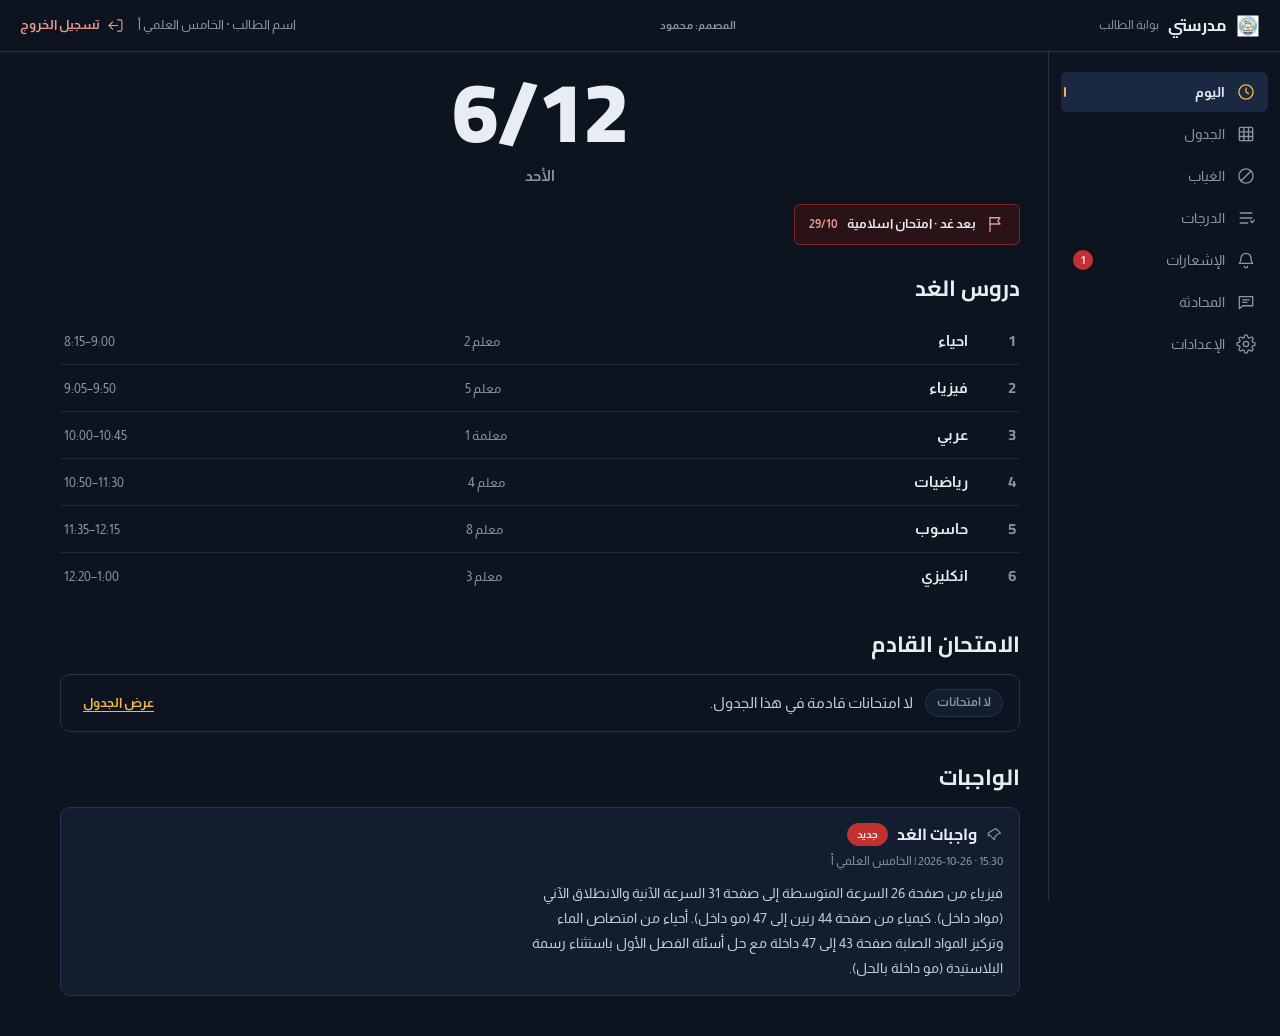
==== index.html @ c9718d23 "Add orbit spin and perimeter sweep animation to theme cards" ====
<!DOCTYPE html>
<html lang="ar" dir="rtl">
<head>
    <meta charset="UTF-8">
    <meta name="viewport" content="width=device-width, initial-scale=1.0, viewport-fit=cover">
    <meta name="theme-color" content="#0D1420">
    <title>بوابة الطالب — مدرستي</title>

    <!-- PWA -->
    <meta name="mobile-web-app-capable" content="yes">
    <meta name="apple-mobile-web-app-capable" content="yes">
    <meta name="apple-mobile-web-app-status-bar-style" content="black-translucent">
    <meta name="apple-mobile-web-app-title" content="مدرستي">
    <link rel="icon" type="image/png" sizes="32x32" href="./images/icon-32.png">
    <link rel="apple-touch-icon" href="./images/icon-192.png">
    <link rel="manifest" href="./manifest.webmanifest">

    <!-- Type: Cairo (display) + Almarai (UI) -->
    <link rel="preconnect" href="https://fonts.googleapis.com">
    <link rel="preconnect" href="https://fonts.gstatic.com" crossorigin>
    <link href="https://fonts.googleapis.com/css2?family=Almarai:wght@400;700&family=Cairo:wght@700;900&display=swap" rel="stylesheet">

    <link rel="stylesheet" href="./css/app.css">
</head>
<body>

    <!-- Icon system: one stroke weight, 24 grid -->
    <svg xmlns="http://www.w3.org/2000/svg" style="display:none" aria-hidden="true">
        <symbol id="i-clock" viewBox="0 0 24 24"><circle cx="12" cy="12" r="8.5"/><path d="M12 7.5V12l3 2"/></symbol>
        <symbol id="i-grid" viewBox="0 0 24 24"><rect x="4" y="4" width="16" height="16" rx="1.5"/><path d="M4 9.5h16M4 15h16M9.5 4v16M15 4v16"/></symbol>
        <symbol id="i-absence" viewBox="0 0 24 24"><circle cx="12" cy="12" r="8.5"/><path d="M6 18 18 6"/></symbol>
        <symbol id="i-grades" viewBox="0 0 24 24"><path d="M5 6h14M5 12h14M5 18h9"/><path d="m17.5 15.5 2 2 2.5-3"/></symbol>
        <symbol id="i-bell" viewBox="0 0 24 24"><path d="M6 10a6 6 0 0 1 12 0c0 4 1.5 5.5 2 6H4c.5-.5 2-2 2-6Z"/><path d="M10 19.5a2 2 0 0 0 4 0"/></symbol>
        <symbol id="i-chat" viewBox="0 0 24 24"><path d="M4 5.5h16v11H8l-4 3.5v-14.5Z"/><path d="M8 9.5h8M8 12.5h5"/></symbol>
        <symbol id="i-gear" viewBox="0 0 24 24"><circle cx="12" cy="12" r="3.2"/><path d="M19.4 15a1.7 1.7 0 0 0 .34 1.87l.06.06a2 2 0 1 1-2.83 2.83l-.06-.06a1.7 1.7 0 0 0-1.87-.34 1.7 1.7 0 0 0-1 1.55V21a2 2 0 1 1-4 0v-.09a1.7 1.7 0 0 0-1-1.55 1.7 1.7 0 0 0-1.87.34l-.06.06a2 2 0 1 1-2.83-2.83l.06-.06a1.7 1.7 0 0 0 .34-1.87 1.7 1.7 0 0 0-1.55-1H3a2 2 0 1 1 0-4h.09a1.7 1.7 0 0 0 1.55-1 1.7 1.7 0 0 0-.34-1.87l-.06-.06a2 2 0 1 1 2.83-2.83l.06.06a1.7 1.7 0 0 0 1.87.34h.09a1.7 1.7 0 0 0 1-1.55V3a2 2 0 1 1 4 0v.09a1.7 1.7 0 0 0 1 1.55h.09a1.7 1.7 0 0 0 1.87-.34l.06-.06a2 2 0 1 1 2.83 2.83l-.06.06a1.7 1.7 0 0 0-.34 1.87v.09a1.7 1.7 0 0 0 1.55 1H21a2 2 0 1 1 0 4h-.09a1.7 1.7 0 0 0-1.51 1Z"/></symbol>
        <symbol id="i-pin" viewBox="0 0 24 24"><path d="M14 3.5 20.5 10 17 11l-4.5 4.5L12 19.5 9.5 17 5 12.5 3.5 14 3 10Z"/></symbol>
        <symbol id="i-flag" viewBox="0 0 24 24"><path d="M6 21V4"/><path d="M6 4.5h12l-2.5 4L18 12H6"/></symbol>
        <symbol id="i-close" viewBox="0 0 24 24"><path d="M6 6l12 12M18 6 6 18"/></symbol>
        <symbol id="i-send" viewBox="0 0 24 24"><path d="M20 4 10.5 13.5M20 4l-6 16-3.5-7L4 9.5 20 4Z"/></symbol>
        <symbol id="i-image" viewBox="0 0 24 24"><rect x="4" y="6" width="16" height="12" rx="2.5"/><circle cx="9" cy="10.8" r="1.6"/><path d="m5.5 16.5 4-3.5 3 2.5 2.5-2 3.5 3"/></symbol>
        <symbol id="i-exit" viewBox="0 0 24 24"><path d="M15 20h4a2 2 0 0 0 2-2V6a2 2 0 0 0-2-2h-4"/><path d="M8 7 3 12l5 5"/><path d="M3 12h12"/></symbol>
        <symbol id="i-list" viewBox="0 0 24 24"><path d="M8 6.5h12M8 12h12M8 17.5h12"/><path d="M4 6.5h.5M4 12h.5M4 17.5h.5"/></symbol>
    </svg>

    <a class="skip-link" href="#main">تخطي إلى المحتوى</a>

    <header class="topbar">
        <div class="topbar-brand">
            <img src="./images/icon-32.png" alt="" width="24" height="24">
            <strong>مدرستي</strong>
            <span>بوابة الطالب</span>
        </div>
        <div class="topbar-credit">المصمم: محمود</div>
        <div class="topbar-user">
            <span>اسم الطالب · الخامس العلمي أ</span>
            <a href="#" id="logout-link" class="topbar-logout">
                <svg class="ic"><use href="#i-exit"/></svg>
                <span>تسجيل الخروج</span>
            </a>
        </div>
    </header>

    <div class="shell">
        <!-- Desktop navigation rail -->
        <nav class="rail" aria-label="لوحات البوابة">
            <button class="rail-item is-active" data-goto="panel-today">
                <svg class="ic"><use href="#i-clock"/></svg><span>اليوم</span>
            </button>
            <button class="rail-item" data-goto="panel-schedule">
                <svg class="ic"><use href="#i-grid"/></svg><span>الجدول</span>
            </button>
            <button class="rail-item" data-goto="panel-absence">
                <svg class="ic"><use href="#i-absence"/></svg><span>الغياب</span>
            </button>
            <button class="rail-item" data-goto="panel-grades">
                <svg class="ic"><use href="#i-grades"/></svg><span>الدرجات</span>
            </button>
            <button class="rail-item" data-goto="panel-notifications">
                <svg class="ic"><use href="#i-bell"/></svg><span>الإشعارات</span>
                <em class="count" data-unread-count>1</em>
            </button>
            <button class="rail-item" data-goto="panel-chat">
                <svg class="ic"><use href="#i-chat"/></svg><span>المحادثة</span>
            </button>
            <button class="rail-item" data-goto="panel-settings">
                <svg class="ic"><use href="#i-gear"/></svg><span>الإعدادات</span>
            </button>
        </nav>

        <main class="stage" id="main">
          <!-- Signature zone: the day, told by its head — the number and the exam flag -->
          <header class="academic-header" id="academic-header">
              <section class="dayhead" aria-label="حالة اليوم">
                  <div class="dayhead-date">
                      <span class="date-num">27/10</span>
                      <span class="date-meta">الثلاثاء</span>
                  </div>
              </section>
              <!-- Exam flag: the day's attention line (ruler band removed, live a8680017) -->
              <div class="ruler-flag ruler-flag-compact" data-goto="panel-schedule" data-subtab="exams" role="button" tabindex="0" aria-label="بعد غد امتحان اسلامية 29/10">
                  <svg class="ic"><use href="#i-flag"/></svg>
                  <span class="ruler-flag-text">بعد غد · امتحان اسلامية</span>
                  <span class="ruler-flag-date" dir="ltr">29/10</span>
              </div>
          </header>

          <div class="panels-viewport" id="panels-viewport">
          <!-- ===== Panel: today ===== -->
          <section class="panel is-active" id="panel-today">
              <h2>دروس الأحد</h2>
              <div class="classlist">
                  <div class="crow"><span class="c-no">1</span><span class="c-subject">عربي</span><span class="c-teacher">معلمة 1</span><span class="c-time" dir="ltr">8:15–9:00</span></div>
                  <div class="crow"><span class="c-no">2</span><span class="c-subject">انكليزي</span><span class="c-teacher">معلم 3</span><span class="c-time" dir="ltr">9:05–9:50</span></div>
                  <div class="crow"><span class="c-no">3</span><span class="c-subject">رياضيات</span><span class="c-teacher">معلم 4</span><span class="c-time" dir="ltr">10:00–10:45</span></div>
                  <div class="crow"><span class="c-no">4</span><span class="c-subject">احياء</span><span class="c-teacher">معلم 2</span><span class="c-time" dir="ltr">10:50–11:30</span></div>
                  <div class="crow"><span class="c-no">5</span><span class="c-subject">رياضة</span><span class="c-teacher">معلم 6</span><span class="c-time" dir="ltr">11:35–12:15</span></div>
                  <div class="crow"><span class="c-no">6</span><span class="c-subject">اسلامية</span><span class="c-teacher">معلمة 7</span><span class="c-time" dir="ltr">12:20–1:00</span></div>
              </div>
              <h2>الامتحان القادم</h2>
              <div class="examline">
                  <span class="chip chip-red">بعد غد</span>
                  <span class="examline-text">اسلامية الوحدة الأولى · الخميس 29/10 · امتحان الشهر الأول</span>
                  <button type="button" class="linkbtn" data-goto="panel-schedule" data-subtab="exams">عرض الجدول</button>
              </div>
              <h2>الواجبات</h2>
              <article class="note is-pinned is-unread">
                  <div class="note-head">
                      <svg class="ic"><use href="#i-pin"/></svg>
                      <span class="note-title">واجبات الغد</span>
                      <em class="chip chip-red chip-sm">جديد</em>
                  </div>
                  <div class="note-meta"><span dir="ltr">2026-10-26 · 15:30</span> | الخامس العلمي أ</div>
                  <p class="note-body">فيزياء من صفحة 26 السرعة المتوسطة إلى صفحة 31 السرعة الآنية والانطلاق الآني (مواد داخل). كيمياء من صفحة 44 رنين إلى 47 (مو داخل). أحياء من امتصاص الماء وتركيز المواد الصلبة صفحة 43 إلى 47 داخلة مع حل أسئلة الفصل الأول باستثناء رسمة البلاستيدة (مو داخلة بالحل).</p>
              </article>
          </section>
          <!-- ===== Panel: schedule ===== -->
          <section class="panel" id="panel-schedule" hidden>
              <div class="subtabs" role="tablist" aria-label="أقسام الجدول">
                  <button type="button" class="subtab is-active" data-subtab="weekly" role="tab" id="subtab-weekly" aria-selected="true">جدول الدروس</button>
                  <button type="button" class="subtab" data-subtab="exams" role="tab" id="subtab-exams" aria-selected="false" tabindex="-1">الامتحانات</button>
              </div>
              <div class="subview is-active" id="subview-weekly">
                  <h2>الجدول</h2>
                  <div class="gridtable-wrap">
                      <table class="gridtable">
                          <thead>
                              <tr>
                                  <th class="col-period">الدرس</th>
                                  <th>الأحد</th><th>الإثنين</th><th>الثلاثاء</th><th>الأربعاء</th><th>الخميس</th>
                              </tr>
                          </thead>
                          <tbody>
                              <tr><th class="col-period"><span>1</span><small dir="ltr">8:15–9:00</small></th>
                                  <td><strong>عربي</strong><small>معلمة 1</small></td>
                                  <td><strong>احياء</strong><small>معلم 2</small></td>
                                  <td><strong>انكليزي</strong><small>معلم 3</small></td>
                                  <td><strong>رياضيات</strong><small>معلم 4</small></td>
                                  <td><strong>فنية</strong></td>
                              </tr>
                              <tr><th class="col-period"><span>2</span><small dir="ltr">9:05–9:50</small></th>
                                  <td><strong>انكليزي</strong><small>معلم 3</small></td>
                                  <td><strong>فيزياء</strong><small>معلم 5</small></td>
                                  <td><strong>رياضة</strong><small>معلم 6</small></td>
                                  <td><strong>احياء</strong><small>معلم 2</small></td>
                                  <td><strong>اسلامية</strong><small>معلمة 7</small></td>
                              </tr>
                              <tr><th class="col-period"><span>3</span><small dir="ltr">10:00–10:45</small></th>
                                  <td><strong>رياضيات</strong><small>معلم 4</small></td>
                                  <td><strong>عربي</strong><small>معلمة 1</small></td>
                                  <td><strong>فيزياء</strong><small>معلم 5</small></td>
                                  <td><strong>عربي</strong><small>معلمة 1</small></td>
                                  <td><strong>انكليزي</strong><small>معلم 3</small></td>
                              </tr>
                              <tr><th class="col-period"><span>4</span><small dir="ltr">10:50–11:30</small></th>
                                  <td><strong>احياء</strong><small>معلم 2</small></td>
                                  <td><strong>رياضيات</strong><small>معلم 4</small></td>
                                  <td><strong>رياضيات</strong><small>معلم 4</small></td>
                                  <td><strong>فيزياء</strong><small>معلم 5</small></td>
                                  <td><strong>رياضيات</strong><small>معلم 4</small></td>
                              </tr>
                              <tr><th class="col-period"><span>5</span><small dir="ltr">11:35–12:15</small></th>
                                  <td><strong>رياضة</strong><small>معلم 6</small></td>
                                  <td><strong>حاسوب</strong><small>معلم 8</small></td>
                                  <td><strong>كيمياء</strong><small>معلم 9</small></td>
                                  <td><strong>انكليزي</strong><small>معلم 3</small></td>
                                  <td><strong>كيمياء</strong><small>معلم 9</small></td>
                              </tr>
                              <tr><th class="col-period"><span>6</span><small dir="ltr">12:20–1:00</small></th>
                                  <td><strong>اسلامية</strong><small>معلمة 7</small></td>
                                  <td><strong>انكليزي</strong><small>معلم 3</small></td>
                                  <td><strong>حاسوب</strong><small>معلم 8</small></td>
                                  <td><strong>كيمياء</strong><small>معلم 9</small></td>
                                  <td><strong>عربي</strong><small>معلمة 1</small></td>
                              </tr>
                          </tbody>
                      </table>
                  </div>
              </div>
              <div class="subview" id="subview-exams" hidden>
                  <h2>امتحان الشهر الأول</h2>
                  <div class="exam-summary"><span class="chip">المواد: 1</span><span class="chip chip-red">القادم: اسلامية الوحدة الأولى · 29/10</span></div>
                  <table class="examtable">
                      <thead><tr><th>المادة</th><th>التاريخ</th><th>الحالة</th></tr></thead>
                      <tbody>
                          <tr class="is-upcoming">
                              <td>اسلامية الوحدة الأولى</td>
                              <td><span>الخميس</span> <span dir="ltr">29/10/2026</span></td>
                              <td><span class="chip chip-red">بعد غد</span></td>
                          </tr>
                      </tbody>
                  </table>
              </div>
          </section>
          <!-- ===== Panel: absence ===== -->
          <section class="panel" id="panel-absence" hidden>
              <h2>ملخص الغياب</h2>
              <dl class="statline">
                  <div><dt>أيام الغياب</dt><dd><span class="dot dot-red"></span>1</dd></div>
                  <div><dt>دروس متفرقة</dt><dd><span class="dot dot-red"></span>1</dd></div>
                  <div><dt>الإجازات (أيام، دروس)</dt><dd><span class="dot dot-muted"></span>لا يوجد</dd></div>
                  <div><dt>دروس إذن</dt><dd><span class="dot dot-muted"></span>0</dd></div>
              </dl>
              <h3>سجل الغياب · أكتوبر 2026 <span class="total-chip">يومين</span></h3>
              <section class="dayblock" aria-label="الأربعاء 21 أكتوبر 2026">
                  <div class="dayblock-head">
                      <span class="dayblock-date"><strong>الأربعاء</strong> 21 أكتوبر 2026</span>
                      <span class="chip chip-red">غياب كامل</span>
                  </div>
                  <div class="periodlist">
                      <div class="prow"><span>الدرس 1</span><span class="p-subject">رياضيات</span><span class="p-teacher">معلم 4</span><span class="p-time" dir="ltr">8:15–9:00</span><span class="p-state">غائب</span></div>
                      <div class="prow"><span>الدرس 2</span><span class="p-subject">احياء</span><span class="p-teacher">معلم 2</span><span class="p-time" dir="ltr">9:05–9:50</span><span class="p-state">غائب</span></div>
                      <div class="prow"><span>الدرس 3</span><span class="p-subject">عربي</span><span class="p-teacher">معلمة 1</span><span class="p-time" dir="ltr">10:00–10:45</span><span class="p-state">غائب</span></div>
                      <div class="prow"><span>الدرس 4</span><span class="p-subject">فيزياء</span><span class="p-teacher">معلم 5</span><span class="p-time" dir="ltr">10:50–11:30</span><span class="p-state">غائب</span></div>
                      <div class="prow"><span>الدرس 5</span><span class="p-subject">انكليزي</span><span class="p-teacher">معلم 3</span><span class="p-time" dir="ltr">11:35–12:15</span><span class="p-state">غائب</span></div>
                      <div class="prow"><span>الدرس 6</span><span class="p-subject">كيمياء</span><span class="p-teacher">معلم 9</span><span class="p-time" dir="ltr">12:20–1:00</span><span class="p-state">غائب</span></div>
                  </div>
              </section>
              <section class="dayblock" aria-label="الثلاثاء 13 أكتوبر 2026">
                  <div class="dayblock-head">
                      <span class="dayblock-date"><strong>الثلاثاء</strong> 13 أكتوبر 2026</span>
                      <span class="chip chip-red">غياب جزئي</span>
                  </div>
                  <div class="periodlist">
                      <div class="prow"><span>الدرس 3</span><span class="p-subject">فيزياء</span><span class="p-teacher">معلم 5</span><span class="p-time" dir="ltr">10:00–10:45</span><span class="p-state">غائب</span></div>
                  </div>
              </section>
          </section>
          <!-- ===== Panel: grades ===== -->
          <section class="panel" id="panel-grades" hidden>
              <h2>الدرجات المعلنة</h2>
              <div class="empty">
                  <svg class="ic ic-lg"><use href="#i-list"/></svg>
                  <p>لا توجد درجات معلنة حاليًا.</p>
                  <p class="empty-sub">تظهر نتائج الامتحانات والاختبارات هنا فور إعلانها من المدرسة.</p>
              </div>
          </section>
          <!-- ===== Panel: notifications ===== -->
          <section class="panel" id="panel-notifications" hidden>
              <div class="panel-head">
                  <h2>الإشعارات</h2>
                  <button type="button" class="btn btn-ghost" id="mark-all-read" data-action="mark-read">تحديد الكل كمقروء</button>
              </div>
              <article class="note is-pinned is-unread" data-nid="279">
                  <div class="note-head">
                      <svg class="ic"><use href="#i-pin"/></svg>
                      <span class="note-title">واجبات الغد</span>
                      <em class="chip chip-red chip-sm">جديد</em>
                  </div>
                  <div class="note-meta"><span dir="ltr">2026-10-26 · 15:30</span> | الخامس العلمي أ</div>
                  <p class="note-body">فيزياء من صفحة 26 السرعة المتوسطة إلى صفحة 31 السرعة الآنية والانطلاق الآني (مواد داخل). كيمياء من صفحة 44 رنين إلى 47 (مو داخل). أحياء من امتصاص الماء وتركيز المواد الصلبة صفحة 43 إلى 47 داخلة مع حل أسئلة الفصل الأول باستثناء رسمة البلاستيدة (مو داخلة بالحل).</p>
              </article>
          </section>
          <!-- ===== Panel: chat ===== -->
          <section class="panel" id="panel-chat" hidden>
              <div class="panel-head">
                  <h2>محادثة مباشرة مع الإدارة</h2>
                  <span class="chip">نسخة ثابتة</span>
              </div>
              <div class="chat">
                  <div class="chat-messages" aria-label="رسائل المحادثة">
                      <div class="chat-day">2026-10-27</div>
                      <div class="msg mine">
                          <img class="msg-img" src="./images/logo.png" alt="صورة أُرسلت" width="787" height="456" loading="lazy">
                          <p>اني حاطيلي غياب يوم الثلاثاء بدرس الفيزياء واني ولا مره غايب بدرس الفيزياء</p>
                          <span class="msg-meta">16:06 · تم التسليم</span>
                      </div>
                      <div class="msg mine"><p>شنو المشكله ؟</p><span class="msg-meta">16:07 · تم التسليم</span></div>
                      <div class="msg theirs"><p>نشوفها ان شاء الله باجر</p><span class="msg-meta">17:14</span></div>
                  </div>
                  <form class="chat-compose" onsubmit="return false">
                      <label class="visually-hidden" for="chat-input">اكتب رسالتك</label>
                      <textarea id="chat-input" rows="1" placeholder="اكتب رسالتك…" maxlength="4000" disabled></textarea>
                      <span class="chat-tools">
                          <button type="button" class="chat-attach" aria-label="إرفاق صورة" disabled><svg class="ic"><use href="#i-image"/></svg></button>
                          <button type="submit" class="chat-send" aria-label="إرسال" disabled><svg class="ic"><use href="#i-send"/></svg></button>
                      </span>
                  </form>
                  <p class="chat-note">النسخة الثابتة لا ترسل رسائل، والمحادثة مع الإدارة تعمل عبر خادم مدرستي فقط. المتبقي اليوم: 3 من 5.</p>
              </div>
          </section>
          <!-- ===== Panel: settings ===== -->
          <section class="panel" id="panel-settings" hidden>
              <h2>المظهر</h2>
              <div class="theme-cards-grid">
                  <button type="button" class="theme-card is-active" aria-pressed="true" onclick="const grid=this.closest('.theme-cards-grid'); grid.querySelectorAll('.theme-card').forEach(c => { c.classList.remove('is-active'); c.setAttribute('aria-pressed', 'false'); }); this.classList.add('is-active'); this.setAttribute('aria-pressed', 'true');">
                      <div class="theme-card-header">
                          <span class="theme-card-icon is-moon">
                              <svg class="ic" viewBox="0 0 24 24"><path d="M12 3a6 6 0 0 0 9 9 9 9 0 1 1-9-9Z"/></svg>
                          </span>
                          <span class="theme-card-indicator">
                              <span class="indicator-dot"></span>
                          </span>
                      </div>
                      <div class="theme-card-body">
                          <strong class="theme-card-title">الوضع الداكن</strong>
                          <span class="theme-card-desc">أرضية حبر مريحة للعين</span>
                      </div>
                      <div class="theme-card-badge">
                          <span class="chip chip-green chip-sm">نشط حاليا</span>
                      </div>
                  </button>

                  <button type="button" class="theme-card" aria-pressed="false" onclick="const grid=this.closest('.theme-cards-grid'); grid.querySelectorAll('.theme-card').forEach(c => { c.classList.remove('is-active'); c.setAttribute('aria-pressed', 'false'); }); this.classList.add('is-active'); this.setAttribute('aria-pressed', 'true');">
                      <div class="theme-card-header">
                          <span class="theme-card-icon is-sun">
                              <svg class="ic" viewBox="0 0 24 24"><circle cx="12" cy="12" r="4"/><path d="M12 2v2M12 20v2M4.93 4.93l1.41 1.41M17.66 17.66l1.41 1.41M2 12h2M20 12h2M6.34 17.66l-1.41 1.41M19.07 4.93l-1.41 1.41"/></svg>
                          </span>
                          <span class="theme-card-indicator">
                              <span class="indicator-dot"></span>
                          </span>
                      </div>
                      <div class="theme-card-body">
                          <strong class="theme-card-title">وضع Light</strong>
                          <span class="theme-card-desc">إضاءة عالية للقراءة النهارية</span>
                      </div>
                      <div class="theme-card-badge">
                          <span class="chip chip-muted chip-sm">بديل نهاري</span>
                      </div>
                  </button>
              </div>
              <h2>قنوات الإشعارات</h2>
              <div class="setting">
                  <div class="setting-head"><strong>إشعارات الهاتف (Web Push)</strong><span class="chip chip-muted">لم تفعّل</span></div>
                  <p class="setting-text">فعّلها ليصلك كل جديد فورًا على جهازك، وتبقى كل الإشعارات متاحة هنا داخل الموقع في أي حال.</p>
                  <button type="button" class="btn btn-primary" data-static="التفعيل يتم عبر الخادم الأصلي؛ غير متاح في هذه النسخة الثابتة.">تفعيل إشعارات الهاتف</button>
              </div>
              <div class="setting">
                  <div class="setting-head"><strong>إشعارات تيليجرام</strong><span class="chip chip-green">مفعّلة</span></div>
                  <button type="button" class="btn btn-ghost" data-static="إلغاء الربط يتم عبر الخادم الأصلي؛ غير متاح في هذه النسخة الثابتة.">إلغاء الربط</button>
              </div>
              <h2>بيانات الحساب</h2>
              <dl class="info-list">
                  <div><dt>الاسم</dt><dd>اسم الطالب</dd></div>
                  <div><dt>اسم المستخدم</dt><dd dir="ltr">student.demo</dd></div>
                  <div><dt>الصف</dt><dd>الخامس العلمي أ</dd></div>
              </dl>
          </section>
          </div>
        </main>
    </div>

    <!-- Mobile bottom navigation -->
        <nav class="bottomnav" aria-label="التنقل السفلي">
            <button class="bn-item is-active" data-goto="panel-today"><svg class="ic"><use href="#i-clock"/></svg><span>اليوم</span></button>
            <button class="bn-item" data-goto="panel-schedule"><svg class="ic"><use href="#i-grid"/></svg><span>الجدول</span></button>
            <button class="bn-item" data-goto="panel-absence"><svg class="ic"><use href="#i-absence"/></svg><span>الغياب</span></button>
            <button class="bn-item" data-goto="panel-grades"><svg class="ic"><use href="#i-grades"/></svg><span>الدرجات</span></button>
            <button class="bn-item" data-goto="panel-notifications"><svg class="ic"><use href="#i-bell"/></svg><span>الإشعارات</span><em class="count" data-unread-count>1</em></button>
            <button class="bn-item" data-goto="panel-chat"><svg class="ic"><use href="#i-chat"/></svg><span>المحادثة</span></button>
            <button class="bn-item" data-goto="panel-settings"><svg class="ic"><use href="#i-gear"/></svg><span>الإعدادات</span></button>
        </nav>

    <!-- Toasts -->
    <div class="toasts" aria-live="polite" id="toasts"></div>

    <!-- Lightbox -->
    <div class="lightbox" id="lightbox" role="dialog" aria-modal="true" aria-label="عرض الصورة بالحجم الكامل" tabindex="-1" hidden>
        <button type="button" class="lightbox-close" id="lightbox-close" aria-label="إغلاق"><svg class="ic"><use href="#i-close"/></svg></button>
        <img id="lightbox-img" src="[data-uri]" alt="صورة بالحجم الكامل">
    </div>

    <script src="./js/app.js"></script>
<!-- impeccable-live-start -->
<script src="http://localhost:8400/live.js?token=1ca7030d-14c4-4a74-9efe-a751ab23dff0"></script>
<!-- impeccable-live-end -->
</body></html>
---- css/app.css ----
/* =====================================================
   مدرستي — بوابة الطالب
   عالم «ساعة الدرس»: خط اليوم الحي
   الأرض حبر، الأُمبر = الآن، الأحمر = القادم
   ===================================================== */

:root {
    /* Ground */
    --ink: #0D1420;
    --ink-2: #121E30;
    --ink-3: #1A2941;
    --hair: #24344E;
    --hair-soft: #1B2A40;

    /* Ink roles */
    --paper: #E8EDF4;
    --paper-dim: #C3CCDA;
    --muted: #8A94A6;
    --faint: #7C8798;

    /* The one live colour */
    --amber: #F5B83D;
    --amber-tint: rgba(245, 184, 61, 0.12);

    /* Attention (exam / absence states) */
    --red: #C23030;
    --red-tint: #2A1316;
    --red-text: #E8988E;

    /* Completion / presence */
    --green: #4CC48F;
    --green-dot: #2E9E6B;
    --green-tint: #12291F;

    /* Type */
    --f-disp: 'Cairo', 'Almarai', sans-serif;
    --f-ui: 'Almarai', sans-serif;

    /* Rhythm */
    --sp-1: 4px;  --sp-2: 8px;  --sp-3: 12px; --sp-4: 16px;
    --sp-5: 20px; --sp-6: 28px; --sp-7: 40px;
    --r-sm: 6px; --r-md: 10px;

    /* Motion (steer 9f2c1d74, motion-signature) */
    --ease-out: cubic-bezier(0.16, 1, 0.3, 1);
    --stag-step: 24ms;
    /* Page-turn distance (steer b7e2d94a): also set on .stage so the
       value resolves whether the transition pseudos inherit from the
       named element or the transition root. */
    --vt-slide: 48px;
}

* { box-sizing: border-box; }

html {
    background: var(--ink);
    caret-color: var(--amber);
    scrollbar-width: thin;
    scrollbar-color: var(--hair) transparent;
}

body {
    margin: 0;
    background: var(--ink);
    color: var(--paper);
    font-family: var(--f-ui);
    font-size: 15px;
    line-height: 1.6;
    -webkit-font-smoothing: antialiased;
}

body::-webkit-scrollbar, ::-webkit-scrollbar { width: 10px; height: 10px; }
::-webkit-scrollbar-track { background: transparent; }
::-webkit-scrollbar-thumb { background: var(--hair); border-radius: 6px; }
::-webkit-scrollbar-thumb:hover { background: #31445F; }

::selection { background: var(--amber); color: var(--ink); }

/* Focus ring (steer capsule-polish): the outline follows each element's own
   corners — pills ring as pills, circles as circles. The former global
   `border-radius: 4px` squashed the focused element's shape (a 999px pill
   became a 4px box on press/focus, and the amber outline followed that
   box — the "square around the pressed button"); it is gone. Bottom-nav
   items take a wider offset (rule below) so the ring wraps the pill. */
:focus-visible {
    outline: 2px solid var(--amber);
    outline-offset: 2px;
}

.ic { width: 20px; height: 20px; fill: none; stroke: currentColor; stroke-width: 1.6; stroke-linecap: round; stroke-linejoin: round; flex: 0 0 auto; }

.skip-link {
    position: absolute; top: -48px; right: 12px;
    z-index: 200; padding: 8px 14px;
    background: var(--amber); color: var(--ink);
    font-weight: 700; font-size: 13px; border-radius: 0 0 8px 8px;
    transition: top 0.15s ease-out;
}
.skip-link:focus { top: env(safe-area-inset-top, 0px); }

.visually-hidden {
    position: absolute; width: 1px; height: 1px;
    clip: rect(0 0 0 0); overflow: hidden; white-space: nowrap;
}

/* ===== Top bar ===== */

.topbar {
    position: sticky; top: 0; z-index: 50;
    display: flex; align-items: center; justify-content: space-between;
    gap: 16px;
    /* PWA safe areas (adapt): in standalone the top bar extends under the
       status bar / notch — physical insets, so the notch side is handled
       regardless of RTL direction. */
    height: calc(52px + env(safe-area-inset-top, 0px));
    padding: env(safe-area-inset-top, 0px)
             max(20px, env(safe-area-inset-right, 0px)) 0
             max(20px, env(safe-area-inset-left, 0px));
    background: var(--ink);
    border-bottom: 1px solid var(--hair);
}
.topbar-brand { display: flex; align-items: center; gap: 9px; min-width: 0; }
.topbar-brand img { width: 24px; height: 24px; border-radius: 5px; }
.topbar-brand strong { font-family: var(--f-disp); font-weight: 700; font-size: 16px; }
.topbar-brand span { font-size: 12px; color: var(--muted); }
.topbar-user { display: flex; align-items: center; gap: 14px; font-size: 13px; color: var(--muted); }
.topbar-logout { display: inline-flex; align-items: center; gap: 7px; color: var(--red-text); text-decoration: none; font-weight: 700; }
.topbar-logout .ic { width: 17px; height: 17px; }
.topbar-logout:hover { text-decoration: underline; text-underline-offset: 3px; }
/* Designer credit (steer credit, rev. 3 after the user's second
   on-device report): a quiet signature in the open middle of the top
   bar. It is a normal flex child (DOM middle) with flex:1, so it owns
   the whole gap between the brand and user zones and centers its word
   inside that gap — the overlap-proof read of "in the middle". rev. 1
   was absolutely screen-centered; because the brand zone is wider than
   the user zone, the screen center sat inside the brand's territory and
   the word crossed "بوابة الطالب". rev. 2 (flex:1) made overlap
   structurally impossible, but at 390–430px the middle box was too
   narrow, so the word filled it edge-to-edge and read as pressed
   against the sub-name — that is the overlap the user kept reporting.
   rev. 3 widens the middle: the compact band tightens the top bar's
   gap to 10px, and the micro band (≤430px — typical phone widths)
   drops the brand sub-name, the first element to leave, so the word
   sits fully in open space with a clear gap to both side zones; from
   431px up the sub-name returns and the room already suffices.
   overflow:hidden stays as the last-resort no-overlap guarantee
   (clip, never cross). Font clamp(8px, 2vw, 11px) auto-fits every
   width; the 8px floor keeps the word whole even at 320px.
   pointer-events:none — a signature, not a control. */
.topbar-credit {
    flex: 1;
    min-width: 0;
    text-align: center;
    overflow: hidden;
    font-size: clamp(8px, 2vw, 11px);
    font-weight: 700;
    color: var(--muted);
    white-space: nowrap;
    line-height: 1;
    pointer-events: none;
}

/* ===== Shell: stage + rail ===== */

.shell {
    display: grid;
    grid-template-columns: 232px minmax(0, 1fr);
    align-items: start;
}
/* RTL grid: column 1 is the right column. Rail on the right, stage on the left,
   both pinned to row 1 (explicit rows: sparse auto-placement otherwise stacks them). */
.stage { grid-column: 2; grid-row: 1; }
.rail { grid-column: 1; grid-row: 1; }

.stage {
    position: relative;
    padding: var(--sp-5) 28px var(--sp-7);
    min-width: 0;
}
.dayhead, .ruler-flag, .panel { max-width: 960px; }

.rail {
    position: sticky; top: calc(52px + env(safe-area-inset-top, 0px));
    align-self: start;
    padding: var(--sp-5) 12px;
    border-inline-end: 1px solid var(--hair);
    min-height: calc(100vh - 52px);
}
.rail-item {
    position: relative;
    display: flex; align-items: center; gap: 11px;
    width: 100%; padding: 10px 12px;
    background: none; border: none; cursor: pointer;
    border-radius: var(--r-sm);
    color: var(--muted); font-family: var(--f-ui); font-size: 14px; font-weight: 400;
    text-align: start;
    transition: background 0.15s ease-out, color 0.15s ease-out, transform 0.1s var(--ease-out);
    margin-bottom: 2px;
}
.rail-item:hover { background: var(--ink-2); color: var(--paper-dim); }
.rail-item:active { transform: scale(0.985); }
.rail-item.is-active { background: var(--ink-3); color: var(--paper); font-weight: 700; }
.rail-item.is-active .ic { color: var(--amber); }
/* Sliding active indicator: an amber bar at the item's inline-end edge —
   the now-state carries its own mark (steer 9f2c1d74). */
.rail-item::before {
    content: "";
    position: absolute;
    top: 15px; bottom: 15px;
    inset-inline-end: 3px;
    width: 2px;
    border-radius: 1px;
    background: var(--amber);
    opacity: 0;
    transform: scaleY(0.25);
    transition: transform 0.25s var(--ease-out), opacity 0.2s ease-out;
}
.rail-item.is-active::before { opacity: 1; transform: scaleY(1); }
.rail-item .count {
    margin-inline-start: auto;
    font-style: normal;
    min-width: 20px; height: 20px; padding: 0 6px;
    display: inline-flex; align-items: center; justify-content: center;
    background: var(--red); color: var(--paper);
    border-radius: 999px; font-size: 11px; font-weight: 700; line-height: 1;
}

/* ===== Day head: the number, centered at the top (live 5199e8e0) ===== */

.dayhead {
    display: flex; align-items: flex-end; justify-content: center;
    gap: 16px; flex-wrap: wrap;
    margin-bottom: 16px;
}
.dayhead-date {
    display: flex; flex-direction: column; align-items: center;
    gap: 12px;
}
.date-num {
    font-family: var(--f-disp); font-weight: 900;
    font-size: 84px; line-height: 0.95; letter-spacing: -0.02em;
    color: var(--paper);
    font-variant-numeric: tabular-nums;
}
.date-meta { font-size: 15px; font-weight: 700; color: var(--muted); }

/* ===== Exam flag: the day's attention line ===== */

/* The period ruler band was removed (live a8680017); the flag keeps the
   ruler's slot under the day head. "Now" is read from the now-line and
   the amber class row. */
.ruler-flag {
    display: flex; align-items: center; gap: 9px;
    background: var(--red-tint);
    border: 1px solid rgba(194, 48, 48, 0.55);
    border-radius: var(--r-sm);
    padding: 9px 14px;
    margin: 0 0 8px;
    color: var(--paper);
    font-size: 13px; font-weight: 700;
    cursor: pointer;
    transition: background 0.15s ease-out, transform 0.1s var(--ease-out);
}
/* Accepted form (live a8680017): start-anchored at content width, not a band. */
.ruler-flag-compact {
    width: fit-content;
    margin-inline-end: auto;
}
/* The day head and the exam flag belong to the academic panels: they are
   hidden on the chat and settings panels, and reappear on every other one. */
.academic-header {
    width: 100%;
    max-width: 960px;
}
.academic-header[hidden] {
    display: none;
}
.stage:has(#panel-chat:not([hidden])) .academic-header,
.stage:has(#panel-settings:not([hidden])) .academic-header {
    display: none;
}
.ruler-flag .ic { color: var(--red-text); }
.ruler-flag-date {
    color: var(--red-text);
    font-variant-numeric: tabular-nums;
    margin-inline-start: auto;
    font-size: 12px;
}
.ruler-flag:hover { background: #34181C; }
.ruler-flag:active { transform: scale(0.99); }

/* ===== Panels Viewport & Panels ===== */

.panels-viewport {
    position: relative;
    max-width: 960px;
    width: 100%;
    min-height: 480px;
    background: var(--ink);
    contain: layout style;
    overflow: hidden;
    --vt-slide: 36px;
}

.panel {
    display: none;
    background: var(--ink);
    width: 100%;
    min-height: 460px;
}
.panel.is-active {
    display: block;
    opacity: 1;
    transform: none;
}

/* Hardware-accelerated directional navigation across all devices */
.panel.enter-fwd {
    animation: panel-enter-fwd 0.22s cubic-bezier(0.16, 1, 0.3, 1) both;
    will-change: transform, opacity;
}
.panel.enter-bwd {
    animation: panel-enter-bwd 0.22s cubic-bezier(0.16, 1, 0.3, 1) both;
    will-change: transform, opacity;
}
.panel.panel-fade-in {
    animation: panel-fade-in 0.18s cubic-bezier(0.16, 1, 0.3, 1) both;
    will-change: opacity;
}

@keyframes panel-fade-in {
    from { opacity: 0.4; }
    to { opacity: 1; }
}
@keyframes panel-enter-fwd {
    from {
        opacity: 0.35;
        transform: translate3d(calc(var(--vt-slide, 32px) * -1), 0, 0);
    }
    to {
        opacity: 1;
        transform: translate3d(0, 0, 0);
    }
}
@keyframes panel-enter-bwd {
    from {
        opacity: 0.35;
        transform: translate3d(var(--vt-slide, 32px), 0, 0);
    }
    to {
        opacity: 1;
        transform: translate3d(0, 0, 0);
    }
}

.panel h2 {
    font-family: var(--f-disp); font-weight: 700; font-size: 22px;
    color: var(--paper);
    margin: 28px 0 12px;
}
.panel h2:first-child { margin-top: 18px; }
.panel h3 {
    font-family: var(--f-disp); font-weight: 700; font-size: 17px;
    color: var(--paper);
    margin: 24px 0 10px;
}
.panel-head {
    display: flex; align-items: center; justify-content: space-between;
    gap: 12px; flex-wrap: wrap;
    margin: 18px 0 14px;
}
.panel-head h2 { margin: 0; }

/* ===== Today: class list ===== */

/* Four cells per row — number / subject / teacher / time.
   Layout reserved with min-height to prevent jitter and layout shifts. */
.classlist {
    margin-bottom: 6px;
    min-height: 264px;
}
.crow {
    display: grid;
    grid-template-columns: 34px minmax(0, 1.1fr) minmax(0, 0.9fr) auto;
    gap: 4px 14px;
    align-items: baseline;
    padding: 11px 4px;
    min-height: 44px;
}
.crow + .crow { border-top: 1px solid var(--hair-soft); }
.c-no {
    font-family: var(--f-disp); font-weight: 700; font-size: 15px;
    color: var(--muted); font-variant-numeric: tabular-nums;
}
.c-subject { font-weight: 700; color: var(--paper); font-size: 15px; }
.c-teacher { color: var(--muted); font-size: 13px; }
.c-time {
    color: var(--muted); font-size: 13px;
    font-variant-numeric: tabular-nums;
}

/* ===== Today: exam line ===== */

.examline {
    display: flex; align-items: center; gap: 12px; flex-wrap: wrap;
    border: 1px solid var(--hair);
    border-radius: var(--r-md);
    padding: 14px 16px;
    min-height: 52px;
}
.examline-text { color: var(--paper-dim); font-size: 15px; }
.linkbtn {
    margin-inline-start: auto;
    background: none; border: none; cursor: pointer;
    color: var(--amber); font-family: var(--f-ui); font-size: 13px; font-weight: 700;
    text-decoration: underline; text-underline-offset: 4px;
}
.linkbtn:hover { text-decoration-thickness: 2px; }

/* ===== Notes (notifications & homework) ===== */

.note {
    border: 1px solid var(--hair);
    border-radius: var(--r-md);
    padding: 14px 16px;
    min-height: 124px;
    contain: layout;
    background: var(--ink-2);
}
.note + .note { margin-top: 10px; }
.note.is-pinned { background: var(--ink-2); }
.note-head { display: flex; align-items: center; gap: 9px; flex-wrap: wrap; }
.note-head .ic { color: var(--muted); width: 17px; height: 17px; }
.note-title { font-family: var(--f-disp); font-weight: 700; font-size: 16px; }
.note-meta {
    font-size: 12px; color: var(--muted);
    margin-top: 5px;
    font-variant-numeric: tabular-nums;
}
.note-body {
    margin: 9px 0 0;
    color: var(--paper-dim);
    font-size: 14px; line-height: 1.8;
    max-width: 68ch;
}

/* ===== Chips & dots ===== */

.chip {
    display: inline-flex; align-items: center;
    background: var(--ink-2);
    border: 1px solid var(--hair);
    border-radius: 999px;
    padding: 3px 11px;
    font-size: 12px; font-weight: 700; font-style: normal;
    color: var(--paper-dim);
}
.chip-sm { font-size: 11px; padding: 2px 9px; }
.chip-red { background: var(--red); border-color: var(--red); color: var(--paper); }
.chip-green { background: var(--green-dot); border-color: var(--green-dot); color: var(--ink); }
.chip-muted { color: var(--muted); }
.total-chip {
    display: inline-flex; align-items: center;
    background: var(--ink-2); border: 1px solid var(--hair);
    border-radius: 999px; padding: 2px 10px;
    font-size: 12px; font-weight: 400; color: var(--muted);
    margin-inline-start: 8px; vertical-align: middle;
}
.dot {
    display: inline-block; width: 8px; height: 8px; border-radius: 50%;
    margin-inline-end: 7px; vertical-align: 1px;
}
.dot-red { background: var(--red); }
.dot-muted { background: var(--faint); }

/* ===== Buttons ===== */

.btn {
    display: inline-flex; align-items: center; justify-content: center; gap: 8px;
    padding: 9px 16px;
    border-radius: var(--r-sm);
    font-family: var(--f-ui); font-size: 13px; font-weight: 700;
    cursor: pointer;
    transition: background 0.15s ease-out, border-color 0.15s ease-out, transform 0.1s var(--ease-out);
}
.btn .ic { width: 17px; height: 17px; }
.btn-primary { background: var(--amber); border: 1px solid var(--amber); color: var(--ink); }
.btn-primary:hover { background: #FFC95E; border-color: #FFC95E; }
.btn-ghost { background: transparent; border: 1px solid var(--hair); color: var(--paper); }
.btn-ghost:hover { background: var(--ink-3); }
.btn:disabled, .btn[disabled] {
    background: var(--ink-3); border-color: var(--hair-soft);
    color: var(--faint); cursor: not-allowed;
}

/* ===== Schedule: subtabs + tables ===== */

.subtabs { display: flex; gap: 4px; margin: 18px 0 0; }
.subtab {
    padding: 8px 15px;
    background: transparent;
    border: 1px solid var(--hair-soft);
    border-radius: var(--r-sm);
    color: var(--muted);
    font-family: var(--f-ui); font-size: 13px; font-weight: 700;
    cursor: pointer;
    transition: background 0.15s ease-out, color 0.15s ease-out;
}
.subtab:hover { background: var(--ink-2); color: var(--paper-dim); }
.subtab.is-active { background: var(--ink-3); border-color: var(--hair); color: var(--paper); }
.subview { display: none; }
.subview.is-active { display: block; animation: subview-fade-in 0.2s ease-out; }
@keyframes subview-fade-in { from { opacity: 0; } to { opacity: 1; } }
/* Directional subview entry: seamless hardware-accelerated slide */
.subview.sub-fwd { animation: sub-fwd-in 0.2s cubic-bezier(0.16, 1, 0.3, 1) both; }
.subview.sub-bwd { animation: sub-bwd-in 0.2s cubic-bezier(0.16, 1, 0.3, 1) both; }
@keyframes sub-fwd-in { from { opacity: 0.4; transform: translate3d(-16px, 0, 0); } to { opacity: 1; transform: translate3d(0, 0, 0); } }
@keyframes sub-bwd-in { from { opacity: 0.4; transform: translate3d(16px, 0, 0); } to { opacity: 1; transform: translate3d(0, 0, 0); } }

.gridtable-wrap { overflow-x: auto; }
.gridtable, .examtable {
    width: 100%;
    border-collapse: separate; border-spacing: 0;
    table-layout: fixed;
}
.gridtable { min-width: 640px; }
.gridtable th.col-period { width: 90px; }
.gridtable th, .gridtable td {
    padding: 9px 10px;
    text-align: center;
    border-bottom: 1px solid var(--hair-soft);
    font-weight: 400;
}
.gridtable thead th {
    color: var(--muted); font-size: 13px;
    border-bottom: 1px solid var(--hair);
    padding: 10px;
}
.gridtable td strong { display: block; font-size: 14px; color: var(--paper); }
.gridtable td small { display: block; font-size: 11px; color: var(--muted); margin-top: 2px; }
.col-period { text-align: right; white-space: nowrap; }
.col-period span {
    font-family: var(--f-disp); font-weight: 700; font-size: 14px;
    color: var(--paper-dim); font-variant-numeric: tabular-nums;
}
.col-period small {
    display: block; font-size: 11px; color: var(--faint);
    margin-top: 1px; font-variant-numeric: tabular-nums;
}
.gridtable .is-next { background: var(--amber-tint); }
.gridtable thead th.is-next {
    color: var(--amber); font-weight: 700;
    background: var(--amber-tint);
}
/* One-shot "ink in" sweep (steer 9f2c1d74): on the first display of the
   weekly view the amber next-study-day column is inked in place. The
   is-sweep class is set by js/app.js and removed on animationend. */
.gridtable.is-sweep .is-next {
    animation: ink-in 0.6s var(--ease-out) 0.12s both;
}
@keyframes ink-in { from { background-color: transparent; } }

.exam-summary { display: flex; gap: 8px; flex-wrap: wrap; margin: 0 0 14px; }
.examtable { min-width: 300px; }
.examtable th, .examtable td {
    text-align: right;
    padding: 11px 12px;
    border-bottom: 1px solid var(--hair-soft);
    font-size: 14px;
}
.examtable thead th { color: var(--muted); font-size: 13px; border-bottom: 1px solid var(--hair); }
.examtable td { color: var(--paper-dim); }
.examtable tr.is-upcoming td { background: var(--red-tint); }
/* Past exam rows attenuate; the red tint stays reserved for the next
   upcoming row (js/app.js date pass sets is-past / is-upcoming). */
.examtable tr.is-past td { opacity: 0.55; }
/* One-shot "red ink" sweep (steer 9f2c1d74): on the first display of the
   exams view the upcoming exam row flashes strong red ink, then settles
   into the red tint. */
.examtable.is-sweep tr.is-upcoming td {
    animation: red-ink 0.5s var(--ease-out) 0.15s both;
}
@keyframes red-ink { from { background-color: rgba(194, 48, 48, 0.5); } }
.examtable td:first-child { font-weight: 700; color: var(--paper); }

/* ===== Absence ===== */

.statline {
    display: flex; flex-wrap: wrap; gap: 8px 28px;
    margin: 0 0 6px;
    min-height: 52px;
}
.statline > div { display: flex; flex-direction: column; gap: 4px; min-width: 90px; }
.statline dt { font-size: 12px; color: var(--muted); }
.statline dd {
    margin: 0;
    font-family: var(--f-disp); font-weight: 700; font-size: 20px;
    color: var(--paper);
    display: flex; align-items: center;
    font-variant-numeric: tabular-nums;
}
.dayblock {
    border: 1px solid var(--hair);
    border-radius: var(--r-md);
    padding: 14px 16px;
    margin-top: 12px;
}
.dayblock + .dayblock { margin-top: 14px; }
.dayblock-head {
    display: flex; align-items: center; justify-content: space-between;
    gap: 10px; flex-wrap: wrap;
    margin-bottom: 10px;
}
.dayblock-date { font-size: 15px; color: var(--muted); }
.dayblock-date strong { font-family: var(--f-disp); color: var(--paper); font-size: 16px; margin-inline-end: 6px; }
.periodlist { display: grid; }
.prow {
    display: grid;
    grid-template-columns: 70px minmax(0, 1fr) auto auto 52px;
    gap: 4px 14px; align-items: center;
    padding: 9px 4px;
    font-size: 13px; color: var(--muted);
}
.prow + .prow { border-top: 1px solid var(--hair-soft); }
.p-subject { font-weight: 700; color: var(--paper); }
.p-time { font-variant-numeric: tabular-nums; }
.p-state { color: var(--red-text); font-weight: 700; font-size: 12px; text-align: center; }

/* ===== Grades empty state ===== */

.empty {
    text-align: center;
    padding: 56px 16px;
    border: 1px dashed var(--hair);
    border-radius: var(--r-md);
    margin-top: 12px;
}
.empty .ic-lg { width: 42px; height: 42px; color: var(--faint); opacity: 0.6; }
.empty p { margin: 14px 0 0; color: var(--paper); font-weight: 700; font-size: 16px; }
.empty-sub { font-size: 13px; font-weight: 400; color: var(--muted); margin-top: 5px; }

/* ===== Chat ===== */

/* Modern chat (live 1ae2e14e, variant "quiet" accepted at spacious /
   bubble width 82%): borderless frame, soft uniform bubbles, and a
   capsule composer with circular attach/send buttons (icon-only send). */
.chat { overflow: hidden; }
.chat-messages {
    max-height: 340px;
    overflow-y: auto;
    padding: 16px;
    display: flex; flex-direction: column; gap: 16px;
}
.chat-day {
    align-self: center;
    background: var(--ink-2);
    border: 1px solid var(--hair-soft);
    border-radius: 999px;
    font-size: 11px; color: var(--muted);
    padding: 3px 12px;
    font-variant-numeric: tabular-nums;
}
.msg {
    max-width: 82%;
    background: var(--ink-2);
    border-radius: 12px;
    padding: 9px 13px;
    font-size: 14px; line-height: 1.7;
}
.msg p { margin: 0; color: var(--paper-dim); overflow-wrap: anywhere; }
.msg .msg-meta {
    display: block; margin-top: 5px;
    font-size: 10px; color: var(--faint);
    font-variant-numeric: tabular-nums;
    opacity: 0.85;
}
.msg.mine {
    align-self: flex-end;
    background: var(--ink-3);
    border-radius: 12px;
}
.msg.mine p { color: var(--paper); }
.msg-img {
    display: block;
    width: 100%;
    max-width: 180px;
    height: auto;
    aspect-ratio: 787 / 456;
    border-radius: 10px;
    cursor: zoom-in;
    margin-bottom: 7px;
    background: var(--ink-3);
}
.msg-img:hover { opacity: 0.85; }
/* Capsule composer: one pill holds the input, attach, and send. */
.chat-compose {
    display: flex; gap: 8px; align-items: center;
    margin: 0 12px 12px;
    border: 1px solid var(--hair-soft);
    background: var(--ink-2);
    border-radius: 999px;
    padding: 4px 6px;
}
.chat-compose textarea {
    flex: 1 1 160px;
    min-height: 34px;
    background: none;
    border: none;
    color: var(--paper);
    font-family: var(--f-ui); font-size: 14px;
    padding: 7px 6px;
    resize: none;
}
.chat-compose textarea::placeholder { color: var(--faint); }
.chat-compose textarea:disabled { opacity: 0.55; }
.chat-tools { display: flex; gap: 5px; }
.chat-attach {
    width: 34px; height: 34px;
    border-radius: 50%;
    display: inline-flex; align-items: center; justify-content: center;
    background: var(--ink-3);
    border: none;
    color: var(--paper-dim);
    cursor: not-allowed;
}
.chat-attach .ic { width: 17px; height: 17px; }
.chat-send {
    width: 36px; height: 36px;
    border-radius: 50%;
    display: inline-flex; align-items: center; justify-content: center;
    background: var(--ink-3);
    border: 1px solid var(--hair-soft);
    color: var(--faint);
    cursor: not-allowed;
}
.chat-send .ic { width: 18px; height: 18px; }
.chat-note {
    margin: 0;
    padding: 10px 14px;
    border-top: 1px solid var(--hair-soft);
    background: var(--ink);
    font-size: 12px;
    color: var(--faint);
}

/* ===== Settings ===== */

.setting {
    border: 1px solid var(--hair);
    border-radius: var(--r-md);
    padding: 16px;
    min-height: 112px;
}
.setting + .setting { margin-top: 12px; }
.setting-head {
    display: flex; align-items: center; justify-content: space-between;
    gap: 10px; flex-wrap: wrap;
}
.setting-head strong { font-size: 15px; }
.setting-text {
    margin: 8px 0 14px;
    font-size: 13px; color: var(--muted); line-height: 1.7;
}
.setting .btn { margin-inline-start: 0; }

.info-list {
    margin: 0;
    min-height: 135px;
}
.info-list > div {
    display: flex; align-items: center; justify-content: space-between;
    gap: 14px;
    padding: 11px 4px;
    min-height: 44px;
}
.info-list > div + div { border-top: 1px solid var(--hair-soft); }
.info-list dt { color: var(--muted); font-size: 13px; }
.info-list dd { margin: 0; font-weight: 700; font-size: 15px; min-width: 100px; text-align: end; }

/* ===== Skeleton Loader & Layout Reservation ===== */
.skeleton-shimmer {
    background: linear-gradient(90deg, var(--ink-2) 25%, var(--ink-3) 50%, var(--ink-2) 75%);
    background-size: 200% 100%;
    animation: skeleton-shimmer 1.5s ease-in-out infinite;
    border-radius: var(--r-sm);
}
@keyframes skeleton-shimmer {
    0% { background-position: 200% 0; }
    100% { background-position: -200% 0; }
}

.note.is-loading .note-title,
.note.is-loading .note-meta,
.note.is-loading .note-body {
    background: linear-gradient(90deg, var(--ink-2) 25%, var(--ink-3) 50%, var(--ink-2) 75%);
    background-size: 200% 100%;
    animation: skeleton-shimmer 1.5s ease-in-out infinite;
    color: transparent !important;
    border-radius: var(--r-sm);
}
.note.is-loading .note-title { width: 140px; height: 18px; display: inline-block; }
.note.is-loading .note-meta { width: 220px; height: 14px; margin-top: 6px; }
.note.is-loading .note-body { height: 54px; margin-top: 10px; }

.info-list.is-loading dd {
    width: 120px;
    height: 16px;
    background: linear-gradient(90deg, var(--ink-2) 25%, var(--ink-3) 50%, var(--ink-2) 75%);
    background-size: 200% 100%;
    animation: skeleton-shimmer 1.5s ease-in-out infinite;
    color: transparent !important;
    border-radius: var(--r-sm);
}

/* ===== Bottom nav (mobile) ===== */

.bottomnav { display: none; }

/* ===== Toasts ===== */

.toasts {
    position: fixed;
    inset-inline-end: 16px; bottom: 24px;
    display: flex; flex-direction: column; gap: 8px;
    z-index: 100;
    max-width: min(340px, calc(100vw - 32px));
}
.toast {
    position: relative;
    overflow: hidden;
    display: flex; align-items: center; gap: 12px;
    background: var(--ink-3);
    border: 1px solid var(--hair);
    border-radius: var(--r-md);
    padding: 12px 14px;
    font-size: 13px; color: var(--paper-dim);
    box-shadow: 0 8px 24px rgba(4, 8, 14, 0.45);
    animation: toast-in 0.2s ease-out;
}
/* Countdown line (steer 9f2c1d74): a 2px amber hairline consumes over the
   toast's 5s life — the "now" reading of the amber rule. Grows along the
   RTL reading direction (right → left). */
.toast-progress {
    position: absolute;
    bottom: 0; left: 0;
    width: 100%; height: 2px;
    background: var(--amber);
    transform: scaleX(0);
    transform-origin: 100% 50%;
    animation: toast-run 5s linear forwards;
}
@keyframes toast-run { to { transform: scaleX(1); } }
.toast p { margin: 0; flex: 1; }
.toast-x {
    background: none; border: none; cursor: pointer;
    color: var(--faint); padding: 4px;
    display: grid; place-items: center;
}
.toast-x .ic { width: 15px; height: 15px; }
.toast-x:hover { color: var(--paper); }
@keyframes toast-in {
    from { opacity: 0; transform: translateY(8px); }
    to { opacity: 1; transform: none; }
}

/* ===== Lightbox ===== */

.lightbox {
    position: fixed; inset: 0;
    background: rgba(4, 8, 14, 0.92);
    display: grid; place-items: center;
    padding: 24px;
    z-index: 90;
}
.lightbox[hidden] { display: none; }
/* Lightbox entry (steer 9f2c1d74): the scrim fades while the image
   scale-ins from 0.94 — a bounded focus move. Exit stays a plain cut
   (exit faster than entry). */
.lightbox:not([hidden]) { animation: lb-scrim 0.18s ease-out; }
.lightbox:not([hidden]) #lightbox-img { animation: lb-in 0.24s var(--ease-out); }
@keyframes lb-scrim { from { opacity: 0; } }
@keyframes lb-in { from { opacity: 0; transform: scale(0.94); } }
.lightbox img {
    max-width: 92%; max-height: 82vh;
    border-radius: var(--r-md);
    background: var(--paper);
}
.lightbox-close {
    position: absolute;
    top: 18px; inset-inline-end: 18px;
    width: 44px; height: 44px;
    display: grid; place-items: center;
    background: var(--ink-2);
    border: 1px solid var(--hair);
    border-radius: 50%;
    color: var(--paper);
    cursor: pointer;
}
.lightbox-close:hover { background: var(--ink-3); }
.lightbox-close .ic { width: 22px; height: 22px; }

/* ===== Responsive ===== */

@media (max-width: 1023px) {
    :root { --vt-slide: 32px; }
    .shell { grid-template-columns: 1fr; }
    /* The base shell pins the stage to grid column 2 (the rail's column is
       1). With a single-column template that placement would fall into an
       implicit auto track, so the stage shrinks to its max-content and
       dead ground opens on the start side from 768 up. Pin it to column 1. */
    .stage { grid-column: 1; }
    .rail { display: none; }
    .stage { padding: 16px 16px 110px; --vt-slide: 32px; }
    .date-num { font-size: 62px; }
    .dayhead { margin-bottom: 12px; }

    .panels-viewport {
        min-height: calc(100dvh - 190px);
        contain: layout style;
        overflow: hidden;
        --vt-slide: 28px;
    }
    .panel {
        min-height: calc(100dvh - 190px);
    }

    .bottomnav {
        display: flex;
        position: fixed;
        inset-inline: 0;
        bottom: calc(16px + env(safe-area-inset-bottom, 0px));
        z-index: 60;
        /* Floating capsule dock (live 22b5afc1, "ink shelf" variant):
           a content-width pill that floats off the bottom edge and
           both side edges, centered with margin-inline:auto.
           Elevation is declared once: ink-2 fill + 1px hair border,
           no shadow. The physical bottom inset keeps the PWA safe
           area; side insets are moot for a centered capsule.
           Smart density (steer capsule-smart): the seven items keep
           their full names in a single row on every phone — labels,
           padding, and icons scale with the viewport (clamps below)
           so the row still fits at 320–390px, and the capsule may
           stretch to 98vw. No ellipsis, no second row.
           Comfort pass (steer capsule-polish): the capsule grew —
           padding clamp(6px, 1.4vw, 9px) over rows with 10px vertical padding
           (≈73px total at 390px), so the touch targets clear 48px. */
        width: fit-content;
        max-width: min(98vw, 620px);
        margin-inline: auto;
        background: var(--ink-2);
        border: 1px solid var(--hair);
        border-radius: 999px;
        padding: clamp(6px, 1.4vw, 9px);
        gap: clamp(2px, 0.5vw, 4px);
        justify-content: center;
    }
    .bn-item {
        position: relative;
        flex: 0 0 auto; /* smart density: an item never shrinks below its full label */
        min-width: clamp(40px, 11.5vw, 56px);
        display: grid; justify-items: center; gap: 3px;
        background: none; border: none; cursor: pointer;
        padding: 10px clamp(5px, 1.4vw, 11px);
        border-radius: 999px;
        color: var(--muted);
        font-family: var(--f-ui); font-size: clamp(8px, 2.2vw + 1px, 11px); font-weight: 700;
        /* Comfort press (steer capsule-polish): the browser's gray tap
           flash is off — the :active scale below is the only press
           feedback — and touch-action drops the double-tap-zoom wait. */
        -webkit-tap-highlight-color: transparent;
        touch-action: manipulation;
        transition: background 0.15s ease-out, color 0.15s ease-out,
                    transform 0.1s var(--ease-out);
    }
    .bn-item:hover { background: var(--ink-3); color: var(--paper-dim); }
    /* The ring wraps the pill: a 3px gap between ring and pill so the
       outline reads as a clean halo around the item, not a clipped box
       (steer capsule-polish). */
    .bn-item:focus-visible { outline-offset: 3px; }
    .bn-item span {
        position: relative;
        padding-bottom: 4px;
        white-space: nowrap; /* full name, never truncated (steer capsule-smart) */
    }
    .bn-item .ic { width: clamp(16px, 5.2vw, 20px); height: clamp(16px, 5.2vw, 20px); }
    .bn-item.is-active { background: var(--ink-3); color: var(--paper); }
    .bn-item.is-active .ic { color: var(--amber); }
    .bn-item:active { transform: scale(0.96); }
    /* Sliding active indicator: a 2px amber line under the label word
       (steer 9f2c1d74, re-aimed under the word in the bnlabel pass) —
       the width follows the word: the span is content-width in the
       centered grid, so left/right 0 on the span's ::after is the smart
       width. Now-state carries its own mark. */
    .bn-item span::after {
        content: "";
        position: absolute;
        left: 0; right: 0; bottom: 0;
        height: 2px;
        border-radius: 1px;
        background: var(--amber);
        transform: scaleX(0);
        opacity: 0;
        transition: transform 0.25s var(--ease-out), opacity 0.2s ease-out;
    }
    .bn-item.is-active span::after { transform: scaleX(1); opacity: 1; }
    .bn-item .count {
        position: absolute;
        top: 0; inset-inline-end: 22%;
        min-width: 16px; height: 16px; padding: 0 4px;
        display: grid; place-items: center;
        background: var(--red); color: var(--paper);
        border-radius: 999px;
        font-size: 10px; font-style: normal; line-height: 1;
    }
    /* Toasts clear the taller comfort capsule (steer capsule-polish):
       its top edge sits ≈16px lift + ≈80px capsule on the largest
       phone widths; the safe-area term keeps the clearance in PWA
       standalone where the dock also rises by the inset. */
    .toasts { bottom: calc(100px + env(safe-area-inset-bottom, 0px)); }
}

@media (max-width: 559px) {
    /* Top bar: the designer credit needs a wide middle box on phones
       (steer credit): with the stock 16px rhythm gap the 390px middle
       would be ≈62px for a ≈62px word — 10px frees the headroom. */
    .topbar { gap: 10px; }

    /* Exam flag: one line smaller on compact screens. */
    .ruler-flag { font-size: 12px; padding: 8px 12px; }

    /* Class rows: two compact rows instead of four narrow columns. */
    .crow {
        grid-template-columns: 24px minmax(0, 1fr) auto;
        gap: 2px 10px;
        padding: 10px 4px;
    }
    .c-no { grid-column: 1; grid-row: 1; }
    .c-subject { grid-column: 2; grid-row: 1; }
    .c-time { grid-column: 3; grid-row: 1; }
    .c-teacher { grid-column: 2; grid-row: 2; font-size: 11px; }

    .prow { grid-template-columns: 60px minmax(0, 1fr) auto; }
    .p-teacher { display: none; }
    .topbar-user span:first-child { display: none; }
}

/* ===== Micro ≤430px: guarantee the centered top-bar credit (steer credit, rev. 3) =====
   The designer credit must be whole, never touching a side zone. With the
   brand sub-name ("بوابة الطالب") shown, the 390px middle box is only
   ≈59px for a ≈62px word; on typical phone widths (320–430) the sub-name
   is the first element to leave, and the credit keeps a clear gap to both
   side zones. From 431px up the sub-name returns — the middle box
   (≈100px at 431) already suffices for the word with headroom. */
@media (max-width: 430px) {
    .topbar-brand span { display: none; }
}

/* ===== Tablet portrait 768–1023 (adapt, one-thumb context) =====
    The band stops inheriting the phone layout wholesale: the seven-item
    capsule would stretch the full width of a 10-inch screen, unreachable
    at the corners from a thumb held at the bottom. It clusters in the
    thumb-reachable middle with grown targets; the day number steps up
    from phone scale. */
@media (min-width: 768px) and (max-width: 1023px) {
    .date-num { font-size: 72px; }
    .dayhead { margin-bottom: 16px; }

    .bottomnav {
        justify-content: center;
        /* Flat 8px bottom padding (steer capsule-polish): the `bottom`
           position already adds the safe-area inset, so counting it in
           the padding too would lift the items twice in standalone. */
        padding: 8px max(24px, env(safe-area-inset-left, 0px))
                8px
                max(24px, env(safe-area-inset-right, 0px));
    }
    .bn-item {
        flex: 0 0 auto;
        min-width: 72px;
        padding: 8px 6px;
        font-size: 12px;
    }
    .bn-item .ic { width: 22px; height: 22px; }
    /* Clears the 80px tablet capsule + 16px lift (steer capsule-polish). */
    .toasts { bottom: calc(104px + env(safe-area-inset-bottom, 0px)); }
}

/* ===== Phone landscape (adapt: short viewport) =====
   In 844×390 / 820×374 the stacked day head (62px numeral + weekday
   beneath + flag) would spend half the viewport before any content.
   The head folds into one line — numeral beside weekday — and the
   verticals tighten so the class list reaches the first viewport.
   Runs after the tablet band, so a landscape phone in the 768–1023
   width range reads the landscape head, not the tablet's 72px one. */
@media (orientation: landscape) and (max-height: 480px) {
    .stage { padding: 12px 24px 72px; }
    .dayhead { margin-bottom: 8px; }
    .dayhead-date { flex-direction: row; align-items: baseline; gap: 10px; }
    .date-num { font-size: 44px; }
    .date-meta { font-size: 14px; }
    .ruler-flag { margin: 0 0 10px; }
    .panel h2 { margin: 16px 0 10px; }
    .panel h2:first-child { margin-top: 4px; }
    .panel-head { margin: 8px 0 12px; }
    .toasts { bottom: 72px; }
    /* The floating capsule tightens for the short viewport (live 22b5afc1) */
    .bottomnav { padding: 4px; bottom: calc(12px + env(safe-area-inset-bottom, 0px)); }
    .bn-item { min-width: 44px; padding: 5px 9px; font-size: 10px; }
    .bn-item .ic { width: 18px; height: 18px; }
}

/* ===== Wide desktop ≥1440 (adapt) =====
   At 1440–1920+ the 960px content cluster, start-anchored beside the
   rail, leaves a dead ground on the far side. The cluster (day head,
   exam flag, panels) centers itself in the stage — the "unprinted
   margin" becomes symmetric — and at 1700+ the cap widens to 1120 so
   the extra ground is not wasted. */
@media (min-width: 1440px) {
    .stage { padding: 24px 40px 48px; }
    .academic-header, .panels-viewport { margin-inline: auto; }
}
@media (min-width: 1700px) {
    .academic-header, .panels-viewport { max-width: 1120px; }
}

/* ===== Motion: boot · cascade · view transitions · feedback ===== */

/* View Transitions: named on panels-viewport so the top bar, rail, bottom nav,
   and academic header (dayhead + exam flag) remain perfectly stable without flickering or ghosting.
   mix-blend-mode: normal and background: var(--ink) eliminate any translucent ghosting. */
@media (min-width: 1024px) {
    .panels-viewport { view-transition-name: panels-viewport; --vt-slide: 24px; }
    ::view-transition-old(panels-viewport),
    ::view-transition-new(panels-viewport) {
        mix-blend-mode: normal;
        background: var(--ink);
    }
    ::view-transition-old(panels-viewport) { animation: vt-panel-old 0.18s ease-out both; }
    ::view-transition-new(panels-viewport) { animation: vt-panel-new 0.22s cubic-bezier(0.16, 1, 0.3, 1) both; }
    @keyframes vt-panel-old { from { opacity: 1; } to { opacity: 0; } }
    @keyframes vt-panel-new { from { opacity: 0; } to { opacity: 1; } }

    html[data-vt-dir="fwd"]::view-transition-old(panels-viewport) { animation: vt-out-fwd 0.18s cubic-bezier(0.4, 0, 1, 1) both; }
    html[data-vt-dir="fwd"]::view-transition-new(panels-viewport) { animation: vt-in-fwd 0.22s cubic-bezier(0.16, 1, 0.3, 1) both; }
    html[data-vt-dir="bwd"]::view-transition-old(panels-viewport) { animation: vt-out-bwd 0.18s cubic-bezier(0.4, 0, 1, 1) both; }
    html[data-vt-dir="bwd"]::view-transition-new(panels-viewport) { animation: vt-in-bwd 0.22s cubic-bezier(0.16, 1, 0.3, 1) both; }
}
@keyframes vt-out-fwd {
    from { opacity: 1; transform: translateX(0); }
    to { opacity: 0; transform: translateX(var(--vt-slide, 24px)); }
}
@keyframes vt-in-fwd {
    from { opacity: 0; transform: translateX(calc(var(--vt-slide, 24px) * -1)); }
    to { opacity: 1; transform: translateX(0); }
}
@keyframes vt-out-bwd {
    from { opacity: 1; transform: translateX(0); }
    to { opacity: 0; transform: translateX(calc(var(--vt-slide, 24px) * -1)); }
}
@keyframes vt-in-bwd {
    from { opacity: 0; transform: translateX(var(--vt-slide, 24px)); }
    to { opacity: 1; transform: translateX(0); }
}

/* One-shot open sequence — "the lesson clock strikes": the top bar
   settles, the day number lands with a confident deceleration, the
   weekday rises, the exam flag unfurls from its pole (RTL start edge,
   clip-path), and the bottom nav slides up on phones. Gated on the
   data-boot attribute set by js/app.js; without JS the page is static. */
html[data-boot] .topbar { animation: boot-top 0.3s var(--ease-out) both; }
html[data-boot] .rail { animation: boot-fade 0.4s var(--ease-out) 0.15s both; }
html[data-boot] .date-num { animation: boot-num 0.55s var(--ease-out) 0.1s both; }
html[data-boot] .date-meta { animation: boot-rise 0.45s var(--ease-out) 0.3s both; }
html[data-boot] .ruler-flag { animation: boot-flag 0.45s var(--ease-out) 0.45s both; }
html[data-boot] .bottomnav { animation: boot-nav 0.35s var(--ease-out) 0.1s both; }
@keyframes boot-top { from { opacity: 0; transform: translateY(-10px); } }
@keyframes boot-fade { from { opacity: 0; } }
@keyframes boot-num { from { opacity: 0; transform: translateY(14px) scale(1.04); } }
@keyframes boot-rise { from { opacity: 0; transform: translateY(8px); } }
@keyframes boot-flag { from { clip-path: inset(0 0 0 100%); } }
@keyframes boot-nav { from { transform: translateY(100%); } }

/* List cascade: runs exclusively during the one-shot boot sequence.
   Normal tab transitions render the arriving panel as an integrated, solid block (no phased re-rendering). */
.stag {
    animation: none;
    opacity: 1;
    transform: none;
}
html[data-boot] .stag {
    animation: row-in 0.28s var(--ease-out) both;
    animation-delay: calc(var(--stag-base, 40ms) + var(--i, 0) * var(--stag-step, 24ms));
}
html[data-boot] tr.stag { animation-name: tr-in; }
@keyframes row-in { from { opacity: 0; transform: translateY(6px); } }
@keyframes tr-in { from { opacity: 0; } }

/* Navigation tactile feedback */
.bn-item.is-active svg {
    animation: bn-item-pop 0.26s cubic-bezier(0.16, 1, 0.3, 1);
}
@keyframes bn-item-pop {
    0% { transform: scale(0.86); }
    50% { transform: scale(1.14); }
    100% { transform: scale(1); }
}

.rail-item.is-active svg {
    animation: rail-item-pop 0.26s cubic-bezier(0.16, 1, 0.3, 1);
}
@keyframes rail-item-pop {
    0% { transform: scale(0.88); }
    50% { transform: scale(1.1); }
    100% { transform: scale(1); }
}

/* Press feedback */
.btn:active:not(:disabled) { transform: scale(0.97); }

/* ===== Motion safety =====
   Reduced motion: no spatial movement — every transform/clip-path move,
   the view turns, and the two-layer slide come off. State changes stay
   legible as gentle opacity fades (and the colour-only sweeps), so the
   page is never dead. steer b7e2d94a. */
@keyframes reduce-fade { from { opacity: 0; } }

@media (prefers-reduced-motion: reduce) {
    .panel.is-active, .panel.enter-fwd, .panel.enter-bwd,
    .panel.turn-out-fwd, .panel.turn-out-bwd,
    .subview.is-active, .subview.sub-fwd, .subview.sub-bwd,
    .stag, tr.stag,
    html[data-boot] .topbar, html[data-boot] .rail,
    html[data-boot] .date-num, html[data-boot] .date-meta,
    html[data-boot] .ruler-flag, html[data-boot] .bottomnav,
    .toast,
    .lightbox:not([hidden]), .lightbox:not([hidden]) #lightbox-img,
    ::view-transition-old(panels-viewport), ::view-transition-new(panels-viewport) {
        animation: reduce-fade 0.2s ease !important;
    }
    .toast-progress { animation: none !important; }
    .rail-item, .rail-item::before, .bn-item, .bn-item span::after,
    .btn, .subtab, .skip-link, .ruler-flag, .topbar-logout, .msg-img {
        transition: none !important;
    }
    .btn:active, .rail-item:active, .bn-item:active, .ruler-flag:active {
        transform: none !important;
    }
}

/* ===== Theme cards ===== */

.theme-cards-grid {
    display: grid;
    grid-template-columns: repeat(auto-fit, minmax(200px, 1fr));
    gap: 12px;
    margin-bottom: 24px;
}
.theme-card {
    position: relative;
    overflow: hidden;
    display: flex;
    flex-direction: column;
    align-items: stretch;
    text-align: right;
    background: var(--ink);
    border: 1px solid var(--hair);
    border-radius: var(--r-md);
    padding: 16px;
    cursor: pointer;
    color: var(--paper);
    font-family: var(--f-ui);
    min-height: 124px;
    transition: transform 0.22s var(--ease-out), border-color 0.2s ease, background 0.2s ease, box-shadow 0.24s var(--ease-out);
}
.theme-card:hover {
    border-color: var(--muted);
    background: var(--ink-2);
}
.theme-card:active {
    transform: scale(0.985);
}
.theme-card.is-active {
    background: var(--ink-2);
    border-color: var(--amber);
    box-shadow: 0 0 0 1px var(--amber), 0 6px 20px rgba(0, 0, 0, 0.45);
}
.theme-card::after {
    content: '';
    position: absolute;
    bottom: 0;
    right: 0;
    left: 0;
    height: 2px;
    background: var(--amber);
    transform: scaleX(0);
    transform-origin: 100% 50%;
    transition: transform 0.28s var(--ease-out);
}
.theme-card.is-active::after {
    transform: scaleX(1);
}
.theme-card-header {
    display: flex;
    align-items: center;
    justify-content: space-between;
    margin-bottom: 12px;
}
.theme-card-icon {
    display: flex;
    align-items: center;
    justify-content: center;
    width: 36px;
    height: 36px;
    border-radius: var(--r-sm);
    background: var(--ink-3);
    border: 1px solid var(--hair);
    color: var(--muted);
    transition: color 0.2s ease, background 0.2s ease, border-color 0.2s ease;
}
.theme-card.is-active .theme-card-icon.is-moon {
    animation: v2-spin-moon 0.45s cubic-bezier(0.2, 0.9, 0.3, 1);
    color: var(--amber);
    border-color: var(--amber);
    background: var(--amber-tint);
}
.theme-card.is-active .theme-card-icon.is-sun {
    animation: v2-spin-sun 0.5s cubic-bezier(0.2, 0.9, 0.3, 1);
    color: var(--amber);
    border-color: var(--amber);
    background: var(--amber-tint);
}
.theme-card-indicator {
    width: 18px;
    height: 18px;
    border-radius: 50%;
    border: 1.5px solid var(--hair);
    display: flex;
    align-items: center;
    justify-content: center;
    transition: border-color 0.2s ease;
}
.theme-card.is-active .theme-card-indicator {
    border-color: var(--amber);
}
.theme-card .indicator-dot {
    display: none;
    width: 8px;
    height: 8px;
    border-radius: 50%;
    background: var(--amber);
}
.theme-card.is-active .indicator-dot {
    display: block;
    animation: v2-dot-fade 0.2s ease-out;
}
.theme-card-body {
    display: flex;
    flex-direction: column;
    gap: 4px;
    margin-bottom: 12px;
}
.theme-card-title {
    font-size: 15px;
    font-weight: 700;
}
.theme-card-desc {
    font-size: 12px;
    color: var(--muted);
}
.theme-card-badge {
    margin-top: auto;
}

@keyframes v2-spin-moon {
    0% { transform: rotate(-40deg) scale(0.85); }
    100% { transform: rotate(0) scale(1); }
}
@keyframes v2-spin-sun {
    0% { transform: rotate(90deg) scale(0.85); }
    100% { transform: rotate(0) scale(1); }
}
@keyframes v2-dot-fade {
    0% { opacity: 0; transform: scale(0.5); }
    100% { opacity: 1; transform: scale(1); }
}

@media (prefers-reduced-motion: reduce) {
    .theme-card,
    .theme-card-icon,
    .theme-card::after,
    .indicator-dot {
        animation: none !important;
        transition: none !important;
    }
}
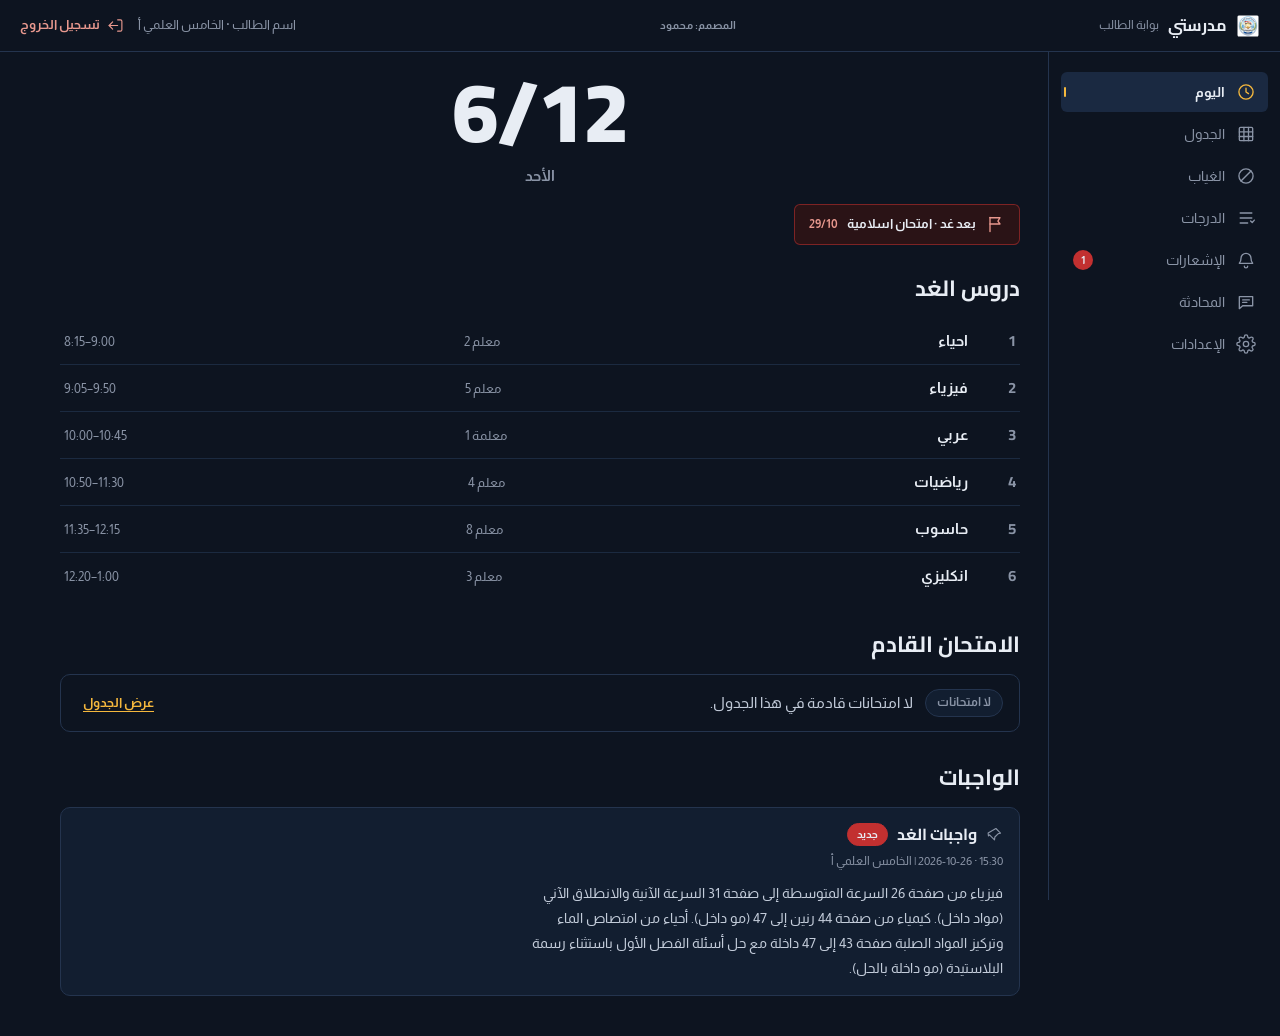
==== commit fb7e53aa: "style: fix undersized text, border radii, and nav a11y labels" ====
--- a/index.html
+++ b/index.html
@@ -77,7 +77,7 @@
             </button>
             <button class="rail-item" data-goto="panel-notifications">
                 <svg class="ic"><use href="#i-bell"/></svg><span>الإشعارات</span>
-                <em class="count" data-unread-count>1</em>
+                <em class="count" data-unread-count aria-label="1 إشعار غير مقروء">1</em>
             </button>
             <button class="rail-item" data-goto="panel-chat">
                 <svg class="ic"><use href="#i-chat"/></svg><span>المحادثة</span>
@@ -300,44 +300,6 @@
           </section>
           <!-- ===== Panel: settings ===== -->
           <section class="panel" id="panel-settings" hidden>
-              <h2>المظهر</h2>
-              <div class="theme-cards-grid">
-                  <button type="button" class="theme-card is-active" aria-pressed="true" onclick="const grid=this.closest('.theme-cards-grid'); grid.querySelectorAll('.theme-card').forEach(c => { c.classList.remove('is-active'); c.setAttribute('aria-pressed', 'false'); }); this.classList.add('is-active'); this.setAttribute('aria-pressed', 'true');">
-                      <div class="theme-card-header">
-                          <span class="theme-card-icon is-moon">
-                              <svg class="ic" viewBox="0 0 24 24"><path d="M12 3a6 6 0 0 0 9 9 9 9 0 1 1-9-9Z"/></svg>
-                          </span>
-                          <span class="theme-card-indicator">
-                              <span class="indicator-dot"></span>
-                          </span>
-                      </div>
-                      <div class="theme-card-body">
-                          <strong class="theme-card-title">الوضع الداكن</strong>
-                          <span class="theme-card-desc">أرضية حبر مريحة للعين</span>
-                      </div>
-                      <div class="theme-card-badge">
-                          <span class="chip chip-green chip-sm">نشط حاليا</span>
-                      </div>
-                  </button>
-
-                  <button type="button" class="theme-card" aria-pressed="false" onclick="const grid=this.closest('.theme-cards-grid'); grid.querySelectorAll('.theme-card').forEach(c => { c.classList.remove('is-active'); c.setAttribute('aria-pressed', 'false'); }); this.classList.add('is-active'); this.setAttribute('aria-pressed', 'true');">
-                      <div class="theme-card-header">
-                          <span class="theme-card-icon is-sun">
-                              <svg class="ic" viewBox="0 0 24 24"><circle cx="12" cy="12" r="4"/><path d="M12 2v2M12 20v2M4.93 4.93l1.41 1.41M17.66 17.66l1.41 1.41M2 12h2M20 12h2M6.34 17.66l-1.41 1.41M19.07 4.93l-1.41 1.41"/></svg>
-                          </span>
-                          <span class="theme-card-indicator">
-                              <span class="indicator-dot"></span>
-                          </span>
-                      </div>
-                      <div class="theme-card-body">
-                          <strong class="theme-card-title">وضع Light</strong>
-                          <span class="theme-card-desc">إضاءة عالية للقراءة النهارية</span>
-                      </div>
-                      <div class="theme-card-badge">
-                          <span class="chip chip-muted chip-sm">بديل نهاري</span>
-                      </div>
-                  </button>
-              </div>
               <h2>قنوات الإشعارات</h2>
               <div class="setting">
                   <div class="setting-head"><strong>إشعارات الهاتف (Web Push)</strong><span class="chip chip-muted">لم تفعّل</span></div>
@@ -365,7 +327,7 @@
             <button class="bn-item" data-goto="panel-schedule"><svg class="ic"><use href="#i-grid"/></svg><span>الجدول</span></button>
             <button class="bn-item" data-goto="panel-absence"><svg class="ic"><use href="#i-absence"/></svg><span>الغياب</span></button>
             <button class="bn-item" data-goto="panel-grades"><svg class="ic"><use href="#i-grades"/></svg><span>الدرجات</span></button>
-            <button class="bn-item" data-goto="panel-notifications"><svg class="ic"><use href="#i-bell"/></svg><span>الإشعارات</span><em class="count" data-unread-count>1</em></button>
+            <button class="bn-item" data-goto="panel-notifications"><svg class="ic"><use href="#i-bell"/></svg><span>الإشعارات</span><em class="count" data-unread-count aria-label="1 إشعار غير مقروء">1</em></button>
             <button class="bn-item" data-goto="panel-chat"><svg class="ic"><use href="#i-chat"/></svg><span>المحادثة</span></button>
             <button class="bn-item" data-goto="panel-settings"><svg class="ic"><use href="#i-gear"/></svg><span>الإعدادات</span></button>
         </nav>
@@ -380,7 +342,4 @@
     </div>
 
     <script src="./js/app.js"></script>
-<!-- impeccable-live-start -->
-<script src="http://localhost:8400/live.js?token=1ca7030d-14c4-4a74-9efe-a751ab23dff0"></script>
-<!-- impeccable-live-end -->
 </body></html>
--- a/css/app.css
+++ b/css/app.css
@@ -93,7 +93,7 @@
     position: absolute; top: -48px; right: 12px;
     z-index: 200; padding: 8px 14px;
     background: var(--amber); color: var(--ink);
-    font-weight: 700; font-size: 13px; border-radius: 0 0 8px 8px;
+    font-weight: 700; font-size: 13px; border-radius: 0 0 var(--r-md) var(--r-md);
     transition: top 0.15s ease-out;
 }
 .skip-link:focus { top: env(safe-area-inset-top, 0px); }
@@ -120,7 +120,7 @@
     border-bottom: 1px solid var(--hair);
 }
 .topbar-brand { display: flex; align-items: center; gap: 9px; min-width: 0; }
-.topbar-brand img { width: 24px; height: 24px; border-radius: 5px; }
+.topbar-brand img { width: 24px; height: 24px; border-radius: var(--r-sm); }
 .topbar-brand strong { font-family: var(--f-disp); font-weight: 700; font-size: 16px; }
 .topbar-brand span { font-size: 12px; color: var(--muted); }
 .topbar-user { display: flex; align-items: center; gap: 14px; font-size: 13px; color: var(--muted); }
@@ -670,9 +670,9 @@
 .msg p { margin: 0; color: var(--paper-dim); overflow-wrap: anywhere; }
 .msg .msg-meta {
     display: block; margin-top: 5px;
-    font-size: 10px; color: var(--faint);
+    font-size: 11px; color: var(--faint);
     font-variant-numeric: tabular-nums;
-    opacity: 0.85;
+    opacity: 0.9;
 }
 .msg.mine {
     align-self: flex-end;
@@ -963,7 +963,7 @@
         padding: 10px clamp(5px, 1.4vw, 11px);
         border-radius: 999px;
         color: var(--muted);
-        font-family: var(--f-ui); font-size: clamp(8px, 2.2vw + 1px, 11px); font-weight: 700;
+        font-family: var(--f-ui); font-size: clamp(11px, 2.2vw + 1px, 12px); font-weight: 700;
         /* Comfort press (steer capsule-polish): the browser's gray tap
            flash is off — the :active scale below is the only press
            feedback — and touch-action drops the double-tap-zoom wait. */
@@ -1010,7 +1010,7 @@
         display: grid; place-items: center;
         background: var(--red); color: var(--paper);
         border-radius: 999px;
-        font-size: 10px; font-style: normal; line-height: 1;
+        font-size: 11px; font-style: normal; line-height: 1;
     }
     /* Toasts clear the taller comfort capsule (steer capsule-polish):
        its top edge sits ≈16px lift + ≈80px capsule on the largest
@@ -1105,7 +1105,7 @@
     .toasts { bottom: 72px; }
     /* The floating capsule tightens for the short viewport (live 22b5afc1) */
     .bottomnav { padding: 4px; bottom: calc(12px + env(safe-area-inset-bottom, 0px)); }
-    .bn-item { min-width: 44px; padding: 5px 9px; font-size: 10px; }
+    .bn-item { min-width: 44px; padding: 5px 9px; font-size: 11px; }
     .bn-item .ic { width: 18px; height: 18px; }
 }
 
@@ -1246,150 +1246,3 @@
         transform: none !important;
     }
 }
-
-/* ===== Theme cards ===== */
-
-.theme-cards-grid {
-    display: grid;
-    grid-template-columns: repeat(auto-fit, minmax(200px, 1fr));
-    gap: 12px;
-    margin-bottom: 24px;
-}
-.theme-card {
-    position: relative;
-    overflow: hidden;
-    display: flex;
-    flex-direction: column;
-    align-items: stretch;
-    text-align: right;
-    background: var(--ink);
-    border: 1px solid var(--hair);
-    border-radius: var(--r-md);
-    padding: 16px;
-    cursor: pointer;
-    color: var(--paper);
-    font-family: var(--f-ui);
-    min-height: 124px;
-    transition: transform 0.22s var(--ease-out), border-color 0.2s ease, background 0.2s ease, box-shadow 0.24s var(--ease-out);
-}
-.theme-card:hover {
-    border-color: var(--muted);
-    background: var(--ink-2);
-}
-.theme-card:active {
-    transform: scale(0.985);
-}
-.theme-card.is-active {
-    background: var(--ink-2);
-    border-color: var(--amber);
-    box-shadow: 0 0 0 1px var(--amber), 0 6px 20px rgba(0, 0, 0, 0.45);
-}
-.theme-card::after {
-    content: '';
-    position: absolute;
-    bottom: 0;
-    right: 0;
-    left: 0;
-    height: 2px;
-    background: var(--amber);
-    transform: scaleX(0);
-    transform-origin: 100% 50%;
-    transition: transform 0.28s var(--ease-out);
-}
-.theme-card.is-active::after {
-    transform: scaleX(1);
-}
-.theme-card-header {
-    display: flex;
-    align-items: center;
-    justify-content: space-between;
-    margin-bottom: 12px;
-}
-.theme-card-icon {
-    display: flex;
-    align-items: center;
-    justify-content: center;
-    width: 36px;
-    height: 36px;
-    border-radius: var(--r-sm);
-    background: var(--ink-3);
-    border: 1px solid var(--hair);
-    color: var(--muted);
-    transition: color 0.2s ease, background 0.2s ease, border-color 0.2s ease;
-}
-.theme-card.is-active .theme-card-icon.is-moon {
-    animation: v2-spin-moon 0.45s cubic-bezier(0.2, 0.9, 0.3, 1);
-    color: var(--amber);
-    border-color: var(--amber);
-    background: var(--amber-tint);
-}
-.theme-card.is-active .theme-card-icon.is-sun {
-    animation: v2-spin-sun 0.5s cubic-bezier(0.2, 0.9, 0.3, 1);
-    color: var(--amber);
-    border-color: var(--amber);
-    background: var(--amber-tint);
-}
-.theme-card-indicator {
-    width: 18px;
-    height: 18px;
-    border-radius: 50%;
-    border: 1.5px solid var(--hair);
-    display: flex;
-    align-items: center;
-    justify-content: center;
-    transition: border-color 0.2s ease;
-}
-.theme-card.is-active .theme-card-indicator {
-    border-color: var(--amber);
-}
-.theme-card .indicator-dot {
-    display: none;
-    width: 8px;
-    height: 8px;
-    border-radius: 50%;
-    background: var(--amber);
-}
-.theme-card.is-active .indicator-dot {
-    display: block;
-    animation: v2-dot-fade 0.2s ease-out;
-}
-.theme-card-body {
-    display: flex;
-    flex-direction: column;
-    gap: 4px;
-    margin-bottom: 12px;
-}
-.theme-card-title {
-    font-size: 15px;
-    font-weight: 700;
-}
-.theme-card-desc {
-    font-size: 12px;
-    color: var(--muted);
-}
-.theme-card-badge {
-    margin-top: auto;
-}
-
-@keyframes v2-spin-moon {
-    0% { transform: rotate(-40deg) scale(0.85); }
-    100% { transform: rotate(0) scale(1); }
-}
-@keyframes v2-spin-sun {
-    0% { transform: rotate(90deg) scale(0.85); }
-    100% { transform: rotate(0) scale(1); }
-}
-@keyframes v2-dot-fade {
-    0% { opacity: 0; transform: scale(0.5); }
-    100% { opacity: 1; transform: scale(1); }
-}
-
-@media (prefers-reduced-motion: reduce) {
-    .theme-card,
-    .theme-card-icon,
-    .theme-card::after,
-    .indicator-dot {
-        animation: none !important;
-        transition: none !important;
-    }
-}
